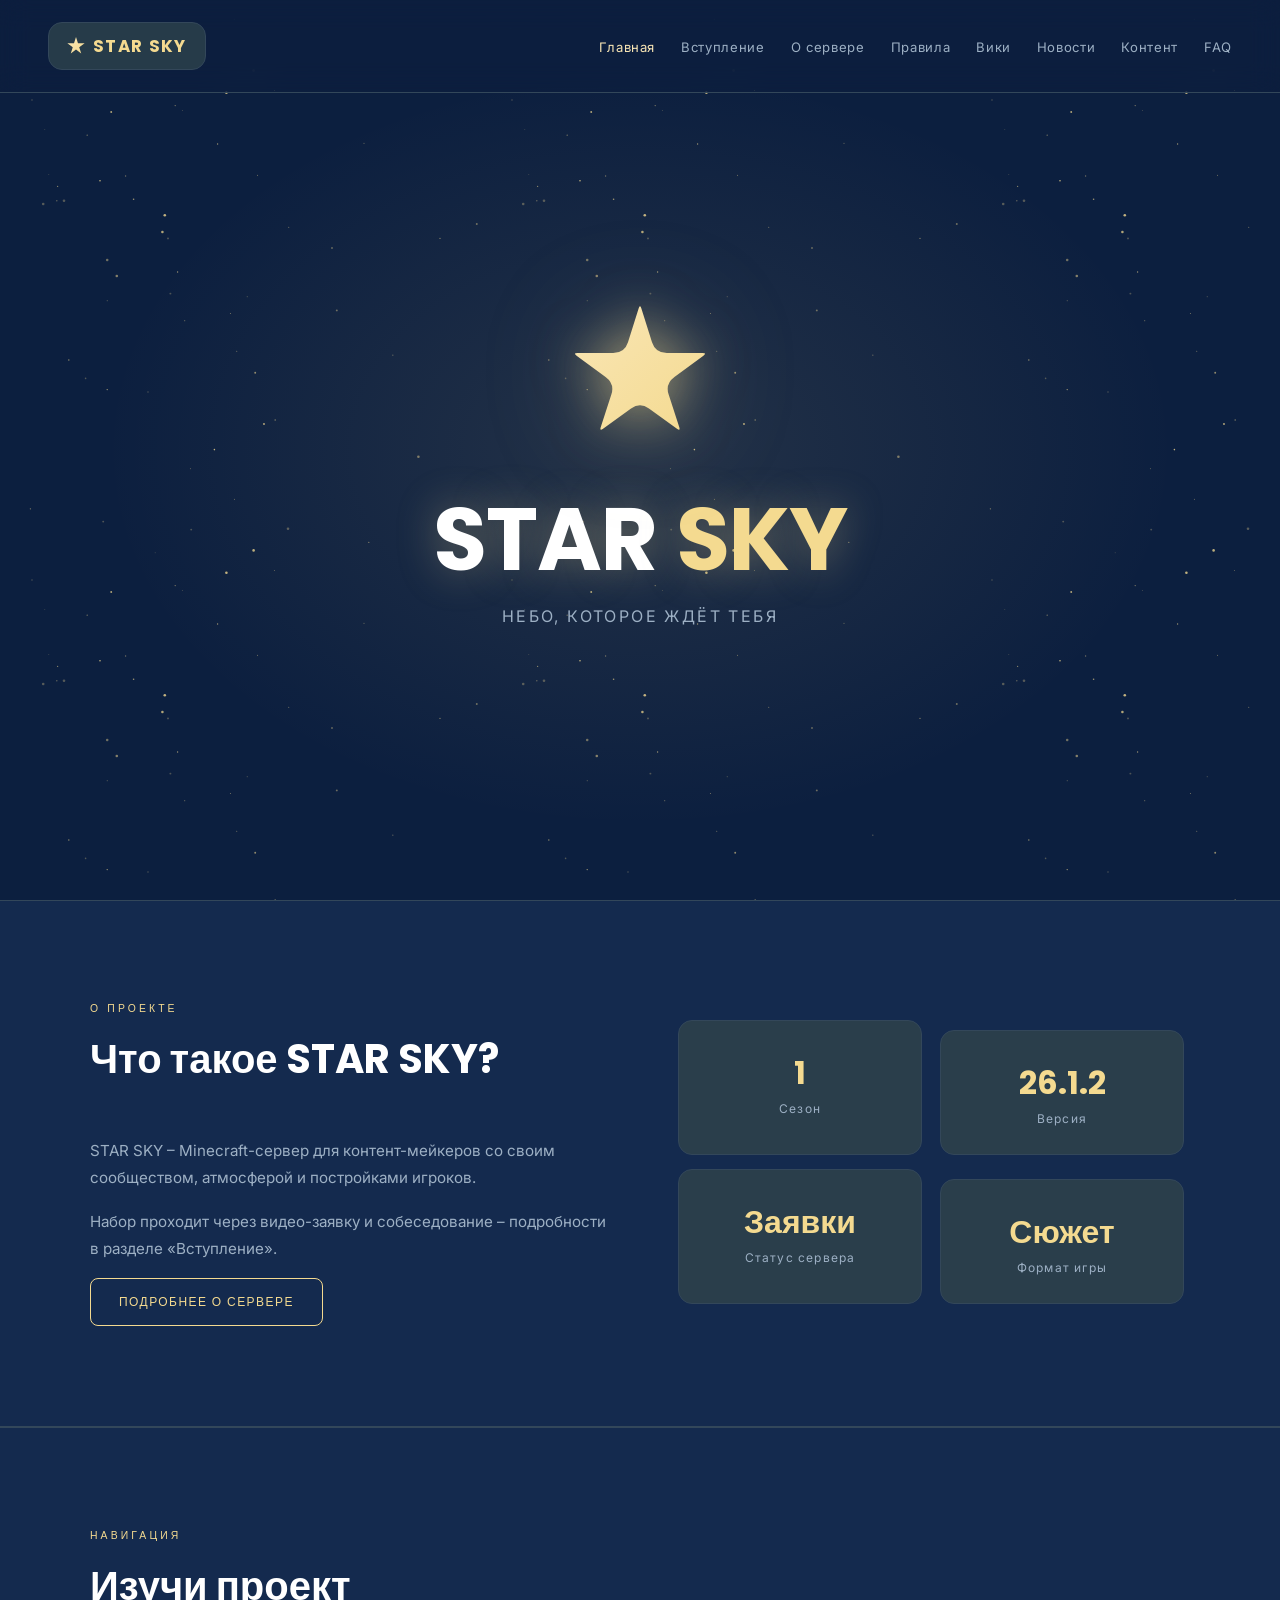
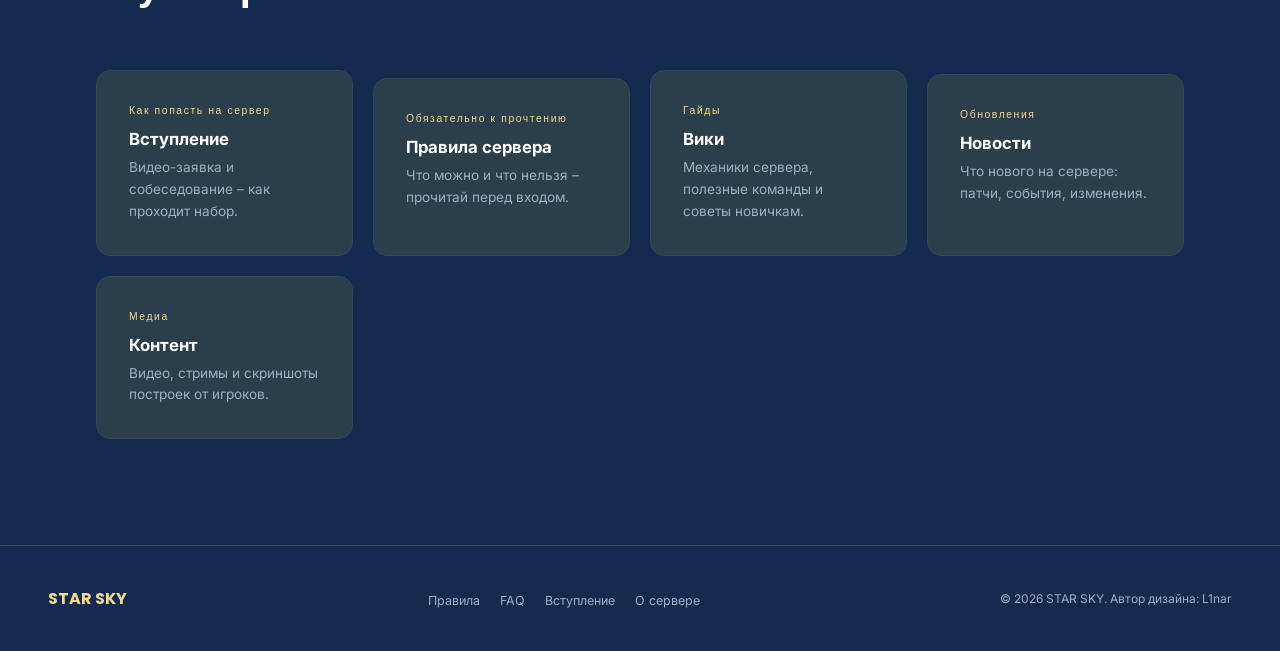
==== index.html @ 9fc150af "Add files via upload" ====
<!DOCTYPE html>
<html lang="ru">
<head>
  <meta charset="UTF-8" />
  <meta name="viewport" content="width=device-width, initial-scale=1.0" />
  <title>STAR SKY – Minecraft-сервер</title>
  <meta name="description" content="STAR SKY – Minecraft-сервер." />

  <link rel="icon" href="assets/favicon.ico" sizes="any" />
  <link rel="icon" type="image/png" sizes="32x32" href="assets/favicon-32.png" />
  <link rel="icon" type="image/png" sizes="16x16" href="assets/favicon-16.png" />
  <link rel="apple-touch-icon" href="assets/apple-touch-icon.png" />

  <meta property="og:title" content="STAR SKY – Minecraft-сервер" />
  <meta property="og:description" content="Minecraft-сервер STAR SKY. Присоединяйся!" />
  <meta property="og:image" content="https://starsky-site.ru/assets/og-banner.jpg" />
  <meta property="og:type" content="website" />
  <meta property="og:url" content="https://starsky-site.ru/" />
  <meta name="twitter:card" content="summary_large_image" />

  <link href="https://fonts.googleapis.com/css2?family=Poppins:wght@400;500;600;700;800&family=Inter:wght@300;400;500&display=swap" rel="stylesheet" />
  <link rel="stylesheet" href="shared.css" />
  <script src="https://cdnjs.cloudflare.com/ajax/libs/gsap/3.12.5/gsap.min.js"></script>
  <style>
    /* ===== HERO (только для главной) ===== */
    #hero {
      position: relative;
      height: 100vh;
      min-height: 560px;
      display: flex;
      align-items: center;
      justify-content: center;
      overflow: hidden;
    }
    .hero-bg {
      position: absolute;
      inset: 0;
      background:
        radial-gradient(ellipse 60% 60% at 50% 50%, rgba(244,218,144,0.10) 0%, transparent 70%),
        var(--bg);
    }
    .hero-bg::before {
      content: '';
      position: absolute;
      inset: 0;
      background-image: url("data:image/svg+xml,%3Csvg%20xmlns%3D%22http%3A%2F%2Fwww.w3.org%2F2000%2Fsvg%22%20width%3D%22600%22%20height%3D%22600%22%3E%3Cg%20fill%3D%22%23F4DA90%22%3E%3Ccircle%20cx%3D%22194%22%20cy%3D%2291%22%20r%3D%220.6%22%20opacity%3D%220.29%22%2F%3E%3Ccircle%20cx%3D%22322%22%20cy%3D%22219%22%20r%3D%220.6%22%20opacity%3D%220.75%22%2F%3E%3Ccircle%20cx%3D%22129%22%20cy%3D%2252%22%20r%3D%221.2%22%20opacity%3D%220.29%22%2F%3E%3Ccircle%20cx%3D%2254%22%20cy%3D%22255%22%20r%3D%221.6%22%20opacity%3D%220.32%22%2F%3E%3Ccircle%20cx%3D%22134%22%20cy%3D%22376%22%20r%3D%220.6%22%20opacity%3D%220.57%22%2F%3E%3Ccircle%20cx%3D%22238%22%20cy%3D%22586%22%20r%3D%220.6%22%20opacity%3D%220.56%22%2F%3E%3Ccircle%20cx%3D%2280%22%20cy%3D%22251%22%20r%3D%221.6%22%20opacity%3D%220.31%22%2F%3E%3Ccircle%20cx%3D%22185%22%20cy%3D%22490%22%20r%3D%220.8%22%20opacity%3D%220.31%22%2F%3E%3Ccircle%20cx%3D%22343%22%20cy%3D%22113%22%20r%3D%220.6%22%20opacity%3D%220.55%22%2F%3E%3Ccircle%20cx%3D%2238%22%20cy%3D%2236%22%20r%3D%220.8%22%20opacity%3D%220.52%22%2F%3E%3Ccircle%20cx%3D%22319%22%20cy%3D%22466%22%20r%3D%221.2%22%20opacity%3D%220.57%22%2F%3E%3Ccircle%20cx%3D%22272%22%20cy%3D%22180%22%20r%3D%220.8%22%20opacity%3D%220.63%22%2F%3E%3Ccircle%20cx%3D%22146%22%20cy%3D%22345%22%20r%3D%221.6%22%20opacity%3D%220.52%22%2F%3E%3Ccircle%20cx%3D%22206%22%20cy%3D%22269%22%20r%3D%221.6%22%20opacity%3D%220.79%22%2F%3E%3Ccircle%20cx%3D%2271%22%20cy%3D%22251%22%20r%3D%221%22%20opacity%3D%220.33%22%2F%3E%3Ccircle%20cx%3D%22293%22%20cy%3D%2224%22%20r%3D%220.6%22%20opacity%3D%220.67%22%2F%3E%3Ccircle%20cx%3D%22344%22%20cy%3D%22525%22%20r%3D%221%22%20opacity%3D%220.44%22%2F%3E%3Ccircle%20cx%3D%22210%22%20cy%3D%22298%22%20r%3D%221.2%22%20opacity%3D%220.29%22%2F%3E%3Ccircle%20cx%3D%2256%22%20cy%3D%22162%22%20r%3D%220.6%22%20opacity%3D%220.28%22%2F%3E%3Ccircle%20cx%3D%22421%22%20cy%3D%22388%22%20r%3D%221.2%22%20opacity%3D%220.41%22%2F%3E%3Ccircle%20cx%3D%22231%22%20cy%3D%22401%22%20r%3D%220.6%22%20opacity%3D%220.77%22%2F%3E%3Ccircle%20cx%3D%22213%22%20cy%3D%22367%22%20r%3D%221.2%22%20opacity%3D%220.28%22%2F%3E%3Ccircle%20cx%3D%22461%22%20cy%3D%2278%22%20r%3D%220.8%22%20opacity%3D%220.47%22%2F%3E%3Ccircle%20cx%3D%22550%22%20cy%3D%22298%22%20r%3D%220.8%22%20opacity%3D%220.5%22%2F%3E%3Ccircle%20cx%3D%22330%22%20cy%3D%22530%22%20r%3D%221.2%22%20opacity%3D%220.73%22%2F%3E%3Ccircle%20cx%3D%22167%22%20cy%3D%22249%22%20r%3D%221%22%20opacity%3D%220.63%22%2F%3E%3Ccircle%20cx%3D%22228%22%20cy%3D%22138%22%20r%3D%220.6%22%20opacity%3D%220.35%22%2F%3E%3Ccircle%20cx%3D%22139%22%20cy%3D%22140%22%20r%3D%221.2%22%20opacity%3D%220.71%22%2F%3E%3Ccircle%20cx%3D%22109%22%20cy%3D%22169%22%20r%3D%220.8%22%20opacity%3D%220.48%22%2F%3E%3Ccircle%20cx%3D%22222%22%20cy%3D%22340%22%20r%3D%220.8%22%20opacity%3D%220.63%22%2F%3E%3Ccircle%20cx%3D%22309%22%20cy%3D%22371%22%20r%3D%220.6%22%20opacity%3D%220.5%22%2F%3E%3Ccircle%20cx%3D%22523%22%20cy%3D%22571%22%20r%3D%221.6%22%20opacity%3D%220.47%22%2F%3E%3Ccircle%20cx%3D%22239%22%20cy%3D%2262%22%20r%3D%221.2%22%20opacity%3D%220.28%22%2F%3E%3Ccircle%20cx%3D%2240%22%20cy%3D%22125%22%20r%3D%220.8%22%20opacity%3D%220.31%22%2F%3E%3Ccircle%20cx%3D%22360%22%20cy%3D%2261%22%20r%3D%221.6%22%20opacity%3D%220.33%22%2F%3E%3Ccircle%20cx%3D%2261%22%20cy%3D%22218%22%20r%3D%220.6%22%20opacity%3D%220.29%22%2F%3E%3Ccircle%20cx%3D%22125%22%20cy%3D%22226%22%20r%3D%221%22%20opacity%3D%220.78%22%2F%3E%3Ccircle%20cx%3D%22361%22%20cy%3D%22284%22%20r%3D%220.6%22%20opacity%3D%220.72%22%2F%3E%3Ccircle%20cx%3D%22596%22%20cy%3D%22280%22%20r%3D%221.2%22%20opacity%3D%220.42%22%2F%3E%3Ccircle%20cx%3D%2286%22%20cy%3D%22450%22%20r%3D%221%22%20opacity%3D%220.51%22%2F%3E%3Ccircle%20cx%3D%22415%22%20cy%3D%22310%22%20r%3D%220.8%22%20opacity%3D%220.77%22%2F%3E%3Ccircle%20cx%3D%22317%22%20cy%3D%2288%22%20r%3D%221.6%22%20opacity%3D%220.75%22%2F%3E%3Ccircle%20cx%3D%22455%22%20cy%3D%22179%22%20r%3D%220.6%22%20opacity%3D%220.63%22%2F%3E%3Ccircle%20cx%3D%22157%22%20cy%3D%22220%22%20r%3D%220.8%22%20opacity%3D%220.45%22%2F%3E%3Ccircle%20cx%3D%22134%22%20cy%3D%22325%22%20r%3D%221.6%22%20opacity%3D%220.43%22%2F%3E%3Ccircle%20cx%3D%22134%22%20cy%3D%22487%22%20r%3D%220.8%22%20opacity%3D%220.69%22%2F%3E%3Ccircle%20cx%3D%22491%22%20cy%3D%22444%22%20r%3D%220.8%22%20opacity%3D%220.36%22%2F%3E%3Ccircle%20cx%3D%22296%22%20cy%3D%22439%22%20r%3D%220.6%22%20opacity%3D%220.68%22%2F%3E%3Ccircle%20cx%3D%22283%22%20cy%3D%22116%22%20r%3D%221.6%22%20opacity%3D%220.78%22%2F%3E%3Ccircle%20cx%3D%22268%22%20cy%3D%22562%22%20r%3D%221%22%20opacity%3D%220.78%22%2F%3E%3Ccircle%20cx%3D%22219%22%20cy%3D%22132%22%20r%3D%220.8%22%20opacity%3D%220.51%22%2F%3E%3Ccircle%20cx%3D%22203%22%20cy%3D%22290%22%20r%3D%221.6%22%20opacity%3D%220.71%22%2F%3E%3Ccircle%20cx%3D%22288%22%20cy%3D%22392%22%20r%3D%220.6%22%20opacity%3D%220.71%22%2F%3E%3Ccircle%20cx%3D%2272%22%20cy%3D%22233%22%20r%3D%220.8%22%20opacity%3D%220.51%22%2F%3E%3Ccircle%20cx%3D%22107%22%20cy%3D%22473%22%20r%3D%221%22%20opacity%3D%220.3%22%2F%3E%3C%2Fg%3E%3C%2Fsvg%3E");
      background-size: 480px 480px;
      background-repeat: repeat;
    }
    .hero-content {
      position: relative;
      text-align: center;
      display: flex;
      flex-direction: column;
      align-items: center;
      gap: 22px;
      padding: 20px;
    }
    .star-wrapper {
      position: relative;
      width: 200px;
      height: 200px;
      display: flex;
      align-items: center;
      justify-content: center;
    }
    #particleCanvas {
      position: absolute;
      top: 50%; left: 50%;
      transform: translate(-50%, -50%);
      pointer-events: none;
      z-index: 2;
    }
    .hero-icon {
      position: relative;
      z-index: 1;
      width: 140px;
      height: 140px;
      cursor: pointer;
      user-select: none;
      -webkit-user-select: none;
      will-change: transform, filter;
      transform-style: flat;
      filter: drop-shadow(0 0 25px rgba(244,218,144,0.55)) drop-shadow(0 0 50px rgba(244,218,144,0.25));
    }
    .hero-icon svg { display: block; width: 100%; height: 100%; }
    .hero-title {
      font-family: 'Poppins', sans-serif;
      font-weight: 700;
      font-size: clamp(2.5rem, 8vw, 5.5rem);
      letter-spacing: -0.01em;
      line-height: 1;
      color: #fff;
      text-shadow: 0 0 40px rgba(244,218,144,0.35);
    }
    .hero-title span { color: var(--red); }
    .hero-sub {
      font-size: 1rem;
      color: var(--muted);
      letter-spacing: 0.15em;
      text-transform: uppercase;
    }
    .hero-badge {
      display: inline-block;
      padding: 8px 20px;
      border: 1px solid var(--red);
      color: var(--red);
      font-family: 'Poppins', sans-serif;
      font-size: 0.7rem;
      letter-spacing: 0.2em;
      text-transform: uppercase;
    }
    .hero-ip { margin-top: 10px; }

    #about { background: var(--surface); border-top: 1px solid var(--border); border-bottom: 1px solid var(--border); }
    .about-grid {
      display: grid;
      grid-template-columns: 1fr 1fr;
      gap: 64px;
      align-items: center;
    }
    .about-text p {
      color: var(--muted);
      line-height: 1.8;
      font-size: 0.95rem;
      margin-bottom: 16px;
    }

    #explore { background: var(--surface); border-top: 1px solid var(--border); }
    .explore-grid {
      display: grid;
      grid-template-columns: repeat(auto-fit, minmax(240px, 1fr));
      gap: 20px;
      padding: 6px;
    }
    .explore-card {
      background: var(--card);
      padding: 32px;
      text-decoration: none;
      display: block;
      border: 1px solid var(--border);
      border-radius: var(--radius);
      transition: transform 0.25s ease, box-shadow 0.25s ease, border-color 0.25s ease, background 0.25s ease;
    }
    .explore-card:hover {
      background: #32485a;
      border-color: var(--accent2);
      transform: translateY(-4px) rotate(var(--tilt, 0deg));
      box-shadow: 0 14px 32px rgba(0,0,0,0.28);
    }
    .explore-grid .explore-card:nth-child(4n+1) { --tilt: -0.5deg; }
    .explore-grid .explore-card:nth-child(4n+2) { --tilt: 0.5deg; margin-top: 8px; }
    .explore-grid .explore-card:nth-child(4n+3) { --tilt: 0.4deg; }
    .explore-grid .explore-card:nth-child(4n+4) { --tilt: -0.4deg; margin-top: 4px; }
    .explore-card .eyebrow {
      font-family: 'Poppins', sans-serif;
      font-size: 0.65rem;
      color: var(--red);
      letter-spacing: 0.15em;
      margin-bottom: 10px;
    }
    .explore-card h3 { color: #fff; font-size: 1.05rem; margin-bottom: 8px; }
    .explore-card p { color: var(--muted); font-size: 0.85rem; line-height: 1.6; }

    @media (max-width: 768px) {
      .star-wrapper { width: 140px; height: 140px; }
      .hero-icon { width: 100px; height: 100px; }
      .about-grid { grid-template-columns: 1fr; gap: 40px; }
    }
  </style>
</head>
<body>

  <nav class="site-nav">
    <a href="index.html" class="nav-logo"><span class="nav-logo-star"></span>STAR SKY</a>
    <ul class="nav-links">
      <li><a href="index.html" class="active">Главная</a></li>
      <li><a href="join/">Вступление</a></li>
      <li><a href="about/">О сервере</a></li>
      <li><a href="rules/">Правила</a></li>
      <li><a href="wiki/">Вики</a></li>
      <li><a href="news/">Новости</a></li>
      <li><a href="content/">Контент</a></li>
      <li><a href="faq/">FAQ</a></li>
    </ul>
    <button class="nav-burger" id="burger" aria-label="Меню">
      <span></span><span></span><span></span>
    </button>
  </nav>

  <div class="nav-mobile" id="mobileMenu">
    <a href="index.html" class="active">Главная</a>
    <a href="join/">Вступление</a>
    <a href="about/">О сервере</a>
    <a href="rules/">Правила</a>
    <a href="wiki/">Вики</a>
    <a href="news/">Новости</a>
    <a href="content/">Контент</a>
    <a href="faq/">FAQ</a>
  </div>

  <section id="hero">
    <div class="hero-bg"></div>
    <div class="hero-content">
      <div class="star-wrapper">
        <canvas id="particleCanvas" width="260" height="260"></canvas>
        <div class="hero-icon" id="heroIcon">
          <svg viewBox="0 0 100 100" xmlns="http://www.w3.org/2000/svg">
            <defs>
              <linearGradient id="starGrad" x1="0%" y1="0%" x2="100%" y2="100%">
                <stop offset="0%" stop-color="#f9e6b5" />
                <stop offset="100%" stop-color="#F4DA90" />
              </linearGradient>
            </defs>
            <path fill="url(#starGrad)" d="M 49.01,3.15 Q 50.00,0.00 50.99,3.15 L 58.58,27.30 Q 61.00,35.00 69.14,35.00 L 94.67,35.00 Q 98.00,35.00 95.30,36.98 L 74.60,52.16 Q 68.00,57.00 70.42,64.48 L 78.01,87.94 Q 79.00,91.00 76.39,89.11 L 56.38,74.62 Q 50.00,70.00 43.62,74.62 L 23.61,89.11 Q 21.00,91.00 21.99,87.94 L 29.58,64.48 Q 32.00,57.00 25.40,52.16 L 4.70,36.98 Q 2.00,35.00 5.33,35.00 L 30.86,35.00 Q 39.00,35.00 41.42,27.30 Z" />
          </svg>
        </div>
      </div>
      <div class="hero-title">STAR <span>SKY</span></div>
      <div class="hero-sub">Небо, которое ждёт тебя</div>
    </div>
  </section>

  <section id="about">
    <div class="container">
      <div class="about-grid">
        <div class="about-text fade-in">
          <div class="section-label">О проекте</div>
          <div class="section-title">Что такое STAR SKY?</div>
          <p>STAR SKY – Minecraft-сервер для контент-мейкеров со своим сообществом, атмосферой и постройками игроков.</p>
          <p>Набор проходит через видео-заявку и собеседование – подробности в разделе «Вступление».</p>
          <a href="about/" class="btn">Подробнее о сервере</a>
        </div>
        <div class="stat-grid fade-in">
          <div class="stat">
            <div class="stat-num">1</div>
            <div class="stat-label">Сезон</div>
          </div>
          <div class="stat">
            <div class="stat-num">26.1.2</div>
            <div class="stat-label">Версия</div>
          </div>
          <div class="stat">
            <div class="stat-num">Заявки</div>
            <div class="stat-label">Статус сервера</div>
          </div>
          <div class="stat">
            <div class="stat-num">Сюжет</div>
            <div class="stat-label">Формат игры</div>
          </div>
        </div>
      </div>
    </div>
  </section>

  <section id="explore">
    <div class="container">
      <div class="section-label fade-in">Навигация</div>
      <div class="section-title fade-in">Изучи проект</div>
      <div class="explore-grid fade-in">
        <a href="join/" class="explore-card">
          <div class="eyebrow">Как попасть на сервер</div>
          <h3>Вступление</h3>
          <p>Видео-заявка и собеседование – как проходит набор.</p>
        </a>
        <a href="rules/" class="explore-card">
          <div class="eyebrow">Обязательно к прочтению</div>
          <h3>Правила сервера</h3>
          <p>Что можно и что нельзя – прочитай перед входом.</p>
        </a>
        <a href="wiki/" class="explore-card">
          <div class="eyebrow">Гайды</div>
          <h3>Вики</h3>
          <p>Механики сервера, полезные команды и советы новичкам.</p>
        </a>
        <a href="news/" class="explore-card">
          <div class="eyebrow">Обновления</div>
          <h3>Новости</h3>
          <p>Что нового на сервере: патчи, события, изменения.</p>
        </a>
        <a href="content/" class="explore-card">
          <div class="eyebrow">Медиа</div>
          <h3>Контент</h3>
          <p>Видео, стримы и скриншоты построек от игроков.</p>
        </a>
      </div>
    </div>
  </section>

  <footer class="site-footer">
    <div class="footer-logo">STAR SKY</div>
    <ul class="footer-links">
      <li><a href="rules/">Правила</a></li>
      <li><a href="faq/">FAQ</a></li>
      <li><a href="join/">Вступление</a></li>
      <li><a href="about/">О сервере</a></li>
    </ul>
    <div class="footer-copy">© 2026 STAR SKY. Автор дизайна: L1nar</div>
  </footer>

  <script src="shared.js"></script>
  <script>
    /* ===== Интерактив звезды (только на главной) ===== */
    const icon = document.getElementById('heroIcon');
    const canvas = document.getElementById('particleCanvas');
    const ctx = canvas.getContext('2d');
    let particles = [];
    const isDesktop = window.innerWidth > 768;
    const prefersReducedMotion = window.matchMedia('(prefers-reduced-motion: reduce)').matches;

    if (!prefersReducedMotion) {
      gsap.to(icon, {
        scale: 1.06,
        duration: 1.5,
        yoyo: true,
        repeat: -1,
        ease: "power1.inOut",
      });
    }

    class PixelParticle {
      constructor(x, y) {
        this.x = x; this.y = y;
        this.size = Math.random() * 3 + 2;
        const angle = Math.random() * Math.PI * 2;
        const speed = Math.random() * 5 + 2;
        this.vx = Math.cos(angle) * speed;
        this.vy = Math.sin(angle) * speed;
        const colors = ['#f9e6b5', '#F4DA90', '#D9B07B', '#fff3d6'];
        this.color = colors[Math.floor(Math.random() * colors.length)];
        this.alpha = 1;
        this.decay = Math.random() * 0.02 + 0.015;
      }
      update() {
        this.x += this.vx; this.y += this.vy;
        this.vx *= 0.97; this.vy *= 0.97;
        this.vy += 0.03;
        this.alpha -= this.decay;
      }
      draw() {
        ctx.save();
        ctx.globalAlpha = this.alpha;
        ctx.fillStyle = this.color;
        ctx.shadowBlur = 12; ctx.shadowColor = this.color;
        ctx.fillRect(this.x - this.size/2, this.y - this.size/2, this.size, this.size);
        ctx.restore();
      }
    }

    function animateParticles() {
      ctx.clearRect(0, 0, canvas.width, canvas.height);
      for (let i = particles.length - 1; i >= 0; i--) {
        particles[i].update();
        if (particles[i].alpha <= 0) { particles.splice(i, 1); }
        else { particles[i].draw(); }
      }
      requestAnimationFrame(animateParticles);
    }
    animateParticles();

    let curX = 0, curY = 0, tarX = 0, tarY = 0;
    const lerpSpeed = 0.1;

    if (isDesktop && !prefersReducedMotion) {
      document.addEventListener('mousemove', e => {
        const starRect = icon.getBoundingClientRect();
        const starCenterX = starRect.left + starRect.width / 2;
        const starCenterY = starRect.top + starRect.height / 2;
        const diffX = e.clientX - starCenterX;
        const diffY = e.clientY - starCenterY;
        tarX = Math.max(-25, Math.min(25, diffX * 0.08));
        tarY = Math.max(-25, Math.min(25, diffY * 0.08));
      });
      document.addEventListener('mouseleave', () => { tarX = 0; tarY = 0; });
    }

    function updateStarPos() {
      if (isDesktop && !prefersReducedMotion) {
        curX += (tarX - curX) * lerpSpeed;
        curY += (tarY - curY) * lerpSpeed;
        icon.style.transform = `translate(${curX}px, ${curY}px)`;
      }
      requestAnimationFrame(updateStarPos);
    }
    updateStarPos();

    icon.addEventListener('click', () => {
      for (let i = 0; i < 45; i++) {
        particles.push(new PixelParticle(canvas.width / 2, canvas.height / 2));
      }
      gsap.fromTo(icon,
        { scale: 1 },
        { scale: 0.85, duration: 0.1, ease: "back.in(2)", yoyo: true, repeat: 1, overwrite: "auto" }
      );
    });
  </script>
</body>
</html>
---- shared.css ----
/* ===================================================
   STARSKY – общие стили
   =================================================== */
*, *::before, *::after { box-sizing: border-box; margin: 0; padding: 0; }

:root {
  --red: #F4DA90;        /* главный акцент – золото */
  --red-hot: #f9e6b5;    /* hover/яркое состояние золота */
  --accent2: #4C9DB0;    /* вторичный акцент – голубой */
  --accent-warm: #D9B07B;/* вспомогательный бежевый – даты, второстепенное */
  --bg: #0C1F3F;         /* основной фон */
  --surface: #142a4e;    /* фон секций (между bg и card) */
  --card: #2A3E4B;       /* фон карточек/блоков */
  --text: #eef2f6;
  --muted: #9db0c4;
  --border: #33475a;
  --radius: 14px;
  --radius-sm: 8px;
}

html {
  scroll-behavior: smooth;
  overflow-x: hidden;
  max-width: 100%;
}

body {
  background: var(--bg);
  color: var(--text);
  font-family: 'Inter', sans-serif;
  overflow-x: hidden;
  max-width: 100%;
}

a { color: inherit; }

/* ===== NAV ===== */
nav.site-nav {
  position: fixed;
  top: 0; left: 0; right: 0;
  z-index: 100;
  display: flex;
  align-items: center;
  justify-content: space-between;
  padding: 22px 48px;
  background: rgba(12,31,63,0.25);
  backdrop-filter: blur(14px);
  border-bottom: 1px solid var(--border);
}
.nav-logo {
  display: inline-flex;
  align-items: center;
  gap: 8px;
  font-family: 'Poppins', sans-serif;
  font-weight: 700;
  font-size: 1.05rem;
  color: var(--red);
  letter-spacing: 0.08em;
  text-decoration: none;
  background: rgba(42,62,75,0.92);
  border: 1px solid var(--border);
  border-radius: var(--radius);
  padding: 10px 18px;
}
.nav-logo .nav-logo-star {
  width: 18px;
  height: 18px;
  background: linear-gradient(135deg, var(--red-hot) 0%, var(--red) 100%);
  clip-path: polygon(50% 0%, 61% 35%, 98% 35%, 68% 57%, 79% 91%, 50% 70%, 21% 91%, 32% 57%, 2% 35%, 39% 35%);
  flex-shrink: 0;
}
.nav-links { display: flex; gap: 26px; list-style: none; }
.nav-links a {
  color: var(--muted);
  text-decoration: none;
  font-size: 0.82rem;
  letter-spacing: 0.05em;
  transition: color 0.2s;
  white-space: nowrap;
}
.nav-links a:hover, .nav-links a.active { color: var(--text); }
.nav-links a.active { color: var(--red-hot); }

.nav-burger {
  display: none;
  flex-direction: column;
  gap: 5px;
  cursor: pointer;
  padding: 4px;
  background: none;
  border: none;
}
.nav-burger span {
  display: block;
  width: 24px;
  height: 2px;
  background: var(--text);
  transition: all 0.3s;
}
.nav-burger.open span:nth-child(1) { transform: translateY(7px) rotate(45deg); }
.nav-burger.open span:nth-child(2) { opacity: 0; }
.nav-burger.open span:nth-child(3) { transform: translateY(-7px) rotate(-45deg); }

.nav-mobile {
  display: none;
  position: fixed;
  top: 65px; left: 0; right: 0;
  max-height: calc(100vh - 65px);
  overflow-y: auto;
  background: rgba(12,31,63,0.97);
  backdrop-filter: blur(12px);
  border-bottom: 1px solid var(--border);
  padding: 24px;
  flex-direction: column;
  gap: 0;
  z-index: 99;
}
.nav-mobile.open { display: flex; }
.nav-mobile a {
  color: var(--text);
  text-decoration: none;
  font-family: 'Poppins', sans-serif;
  font-size: 0.9rem;
  letter-spacing: 0.1em;
  padding: 16px 0;
  border-bottom: 1px solid var(--border);
}
.nav-mobile a:last-child { border-bottom: none; }
.nav-mobile a.active { color: var(--red-hot); }

/* ===== PAGE HERO (для подстраниц) ===== */
.page-hero {
  padding: 160px 48px 64px;
  border-bottom: 1px solid var(--border);
  background:
    radial-gradient(ellipse 80% 50% at 50% 0%, rgba(244,218,144,0.08) 0%, transparent 70%),
    var(--bg);
}
.page-hero .section-label { margin-bottom: 12px; }
.page-hero h1 {
  font-family: 'Poppins', sans-serif;
  font-weight: 700;
  font-size: clamp(2rem, 6vw, 3.2rem);
  color: #fff;
  letter-spacing: -0.01em;
}
.page-hero p.lead {
  margin-top: 16px;
  max-width: 640px;
  color: var(--muted);
  font-size: 1rem;
  line-height: 1.7;
}

/* ===== SECTIONS ===== */
section { padding: 100px 48px; }
.section-label {
  font-family: 'Poppins', sans-serif;
  font-size: 0.65rem;
  letter-spacing: 0.3em;
  color: var(--red);
  text-transform: uppercase;
  margin-bottom: 12px;
}
.section-title {
  font-family: 'Poppins', sans-serif;
  font-weight: 700;
  font-size: clamp(1.5rem, 4vw, 2.5rem);
  color: #fff;
  margin-bottom: 48px;
}
.container { max-width: 1100px; margin: 0 auto; }
.container.narrow { max-width: 760px; }

/* ===== IP BAR ===== */
.ip-bar {
  display: inline-flex;
  align-items: center;
  gap: 0;
  border: 1px solid var(--border);
  background: var(--card);
  overflow: hidden;
  border-radius: var(--radius);
}
.ip-bar .ip-text {
  font-family: 'Poppins', sans-serif;
  font-size: 0.95rem;
  letter-spacing: 0.05em;
  color: #fff;
  padding: 14px 22px;
  user-select: all;
}
.ip-bar button.copy-btn {
  font-family: 'Poppins', sans-serif;
  font-size: 0.75rem;
  letter-spacing: 0.1em;
  text-transform: uppercase;
  background: var(--red);
  color: var(--bg);
  border: none;
  padding: 14px 20px;
  cursor: pointer;
  transition: background 0.2s;
  white-space: nowrap;
}
.ip-bar button.copy-btn:hover { background: var(--red-hot); }
.ip-bar button.copy-btn.copied { background: var(--accent2); color: #fff; }

/* ===== CARDS / GRIDS (reusable) ===== */
.card-grid {
  display: grid;
  grid-template-columns: repeat(auto-fit, minmax(260px, 1fr));
  gap: 22px;
  padding: 6px;
}
.info-card {
  background: var(--card);
  padding: 32px;
  border: 1px solid var(--border);
  border-radius: var(--radius);
  transition: transform 0.25s ease, box-shadow 0.25s ease, border-color 0.25s ease;
}
.info-card:hover {
  transform: translateY(-4px) rotate(var(--tilt, 0deg));
  box-shadow: 0 14px 32px rgba(0,0,0,0.28);
  border-color: var(--accent2);
}
.card-grid .info-card:nth-child(4n+1) { --tilt: -0.6deg; }
.card-grid .info-card:nth-child(4n+2) { --tilt: 0.5deg; margin-top: 10px; }
.card-grid .info-card:nth-child(4n+3) { --tilt: 0.4deg; }
.card-grid .info-card:nth-child(4n+4) { --tilt: -0.5deg; margin-top: 6px; }
.info-card h3 {
  font-family: 'Poppins', sans-serif;
  font-size: 1rem;
  color: #fff;
  margin-bottom: 10px;
  letter-spacing: 0.02em;
}
.info-card p {
  font-size: 0.87rem;
  color: var(--muted);
  line-height: 1.7;
}

.stat-grid {
  display: grid;
  grid-template-columns: minmax(0, 1fr) minmax(0, 1fr);
  gap: 18px;
  padding: 6px;
}
.stat {
  background: var(--card);
  padding: 28px;
  text-align: center;
  border: 1px solid var(--border);
  border-radius: var(--radius);
  min-width: 0;
  overflow: hidden;
  transition: transform 0.25s ease, box-shadow 0.25s ease;
}
.stat:hover {
  transform: translateY(-3px);
  box-shadow: 0 12px 28px rgba(0,0,0,0.25);
}
.stat-grid .stat:nth-child(odd) { margin-top: -4px; }
.stat-grid .stat:nth-child(even) { margin-top: 6px; }
.stat-num {
  font-family: 'Poppins', sans-serif;
  font-size: clamp(1.3rem, 5vw, 2rem);
  font-weight: 700;
  color: var(--red);
  word-break: break-word;
  overflow-wrap: break-word;
  hyphens: auto;
}
.stat-label {
  font-size: 0.75rem;
  color: var(--muted);
  letter-spacing: 0.1em;
  margin-top: 4px;
}

/* ===== BUTTONS ===== */
.btn {
  display: inline-block;
  font-family: 'Poppins', sans-serif;
  font-size: 0.75rem;
  letter-spacing: 0.12em;
  text-transform: uppercase;
  text-decoration: none;
  padding: 14px 28px;
  border: 1px solid var(--red);
  color: var(--red);
  border-radius: var(--radius-sm);
  transition: all 0.2s;
}
.btn:hover { background: var(--red); color: var(--bg); }
.btn.solid { background: var(--red); color: var(--bg); }
.btn.solid:hover { background: var(--red-hot); border-color: var(--red-hot); }

/* ===== ACCORDION (FAQ) ===== */
.accordion-item {
  border: 1px solid var(--border);
  background: var(--card);
  margin-bottom: 10px;
  border-radius: var(--radius);
  overflow: hidden;
  transition: border-color 0.25s ease;
}
.accordion-item:hover { border-color: var(--accent2); }
.accordion-q {
  width: 100%;
  text-align: left;
  background: none;
  border: none;
  color: #fff;
  font-family: 'Inter', sans-serif;
  font-weight: 500;
  font-size: 0.95rem;
  padding: 22px 24px;
  cursor: pointer;
  display: flex;
  justify-content: space-between;
  align-items: center;
  gap: 16px;
}
.accordion-q .plus {
  font-family: 'Poppins', sans-serif;
  color: var(--red);
  font-size: 1.1rem;
  transition: transform 0.25s;
  flex-shrink: 0;
}
.accordion-item.open .accordion-q .plus { transform: rotate(45deg); }
.accordion-a {
  max-height: 0;
  overflow: hidden;
  transition: max-height 0.3s ease, padding 0.3s ease;
  padding: 0 24px;
  color: var(--muted);
  font-size: 0.88rem;
  line-height: 1.7;
}
.accordion-item.open .accordion-a {
  max-height: 600px;
  padding: 0 24px 22px;
}

/* ===== RULE LIST (nummered, real sequence use only where relevant) ===== */
.rule-block { margin-bottom: 40px; }
.rule-block h3 {
  font-family: 'Poppins', sans-serif;
  font-size: 1.05rem;
  color: #fff;
  margin-bottom: 16px;
  padding-bottom: 12px;
  border-bottom: 1px solid var(--border);
}
.rule-block ul { list-style: none; }
.rule-block li {
  position: relative;
  padding: 10px 0 10px 24px;
  font-size: 0.88rem;
  color: var(--muted);
  line-height: 1.6;
  border-bottom: 1px solid var(--border);
}
.rule-block li:last-child { border-bottom: none; }
.rule-block li::before {
  content: '–';
  position: absolute;
  left: 0;
  color: var(--red);
}
.rule-block li strong { color: var(--text); font-weight: 500; }

/* ===== NEWS ===== */
.news-item {
  border: 1px solid var(--border);
  background: var(--card);
  padding: 28px 32px;
  margin-bottom: 12px;
  border-radius: var(--radius);
  transition: transform 0.25s ease, box-shadow 0.25s ease;
}
.news-item:hover {
  transform: translateY(-2px);
  box-shadow: 0 10px 24px rgba(0,0,0,0.22);
}
.news-date {
  font-family: 'Poppins', sans-serif;
  font-size: 0.7rem;
  color: var(--accent-warm);
  letter-spacing: 0.1em;
  margin-bottom: 10px;
}
.news-item h3 { color: #fff; font-size: 1.05rem; margin-bottom: 10px; }
.news-item p { color: var(--muted); font-size: 0.88rem; line-height: 1.7; }

/* ===== MEDIA GALLERY (content page) ===== */
.media-grid {
  display: grid;
  grid-template-columns: repeat(auto-fill, minmax(280px, 1fr));
  gap: 20px;
  padding: 6px;
}
.media-card {
  background: var(--card);
  border: 1px solid var(--border);
  overflow: hidden;
  border-radius: var(--radius);
  transition: transform 0.25s ease, box-shadow 0.25s ease, border-color 0.25s ease;
}
.media-card:hover {
  border-color: var(--accent2);
  transform: translateY(-4px) rotate(var(--tilt, 0deg));
  box-shadow: 0 14px 32px rgba(0,0,0,0.28);
}
.media-grid .media-card:nth-child(3n+1) { --tilt: -0.5deg; }
.media-grid .media-card:nth-child(3n+2) { --tilt: 0.5deg; margin-top: 8px; }
.media-grid .media-card:nth-child(3n+3) { --tilt: 0.4deg; }
.media-card .thumb {
  aspect-ratio: 16/9;
  background: #000;
  position: relative;
  overflow: hidden;
}
.media-card .thumb img { width: 100%; height: 100%; object-fit: cover; display: block; }
.media-card .thumb iframe { width: 100%; height: 100%; border: none; }
.media-card .meta { padding: 16px 18px; }
.media-card .meta h4 { color: #fff; font-size: 0.85rem; margin-bottom: 4px; }
.media-card .meta span { color: var(--muted); font-size: 0.72rem; letter-spacing: 0.05em; }

.media-filter {
  display: flex;
  gap: 10px;
  margin-bottom: 32px;
  flex-wrap: wrap;
}
.media-filter button {
  background: var(--card);
  border: 1px solid var(--border);
  color: var(--muted);
  font-family: 'Poppins', sans-serif;
  font-size: 0.7rem;
  letter-spacing: 0.08em;
  text-transform: uppercase;
  padding: 10px 18px;
  cursor: pointer;
  transition: all 0.2s;
}
.media-filter button:hover { color: var(--text); border-color: var(--red); }
.media-filter button.active { background: var(--red); color: var(--bg); border-color: var(--red); }

/* ===== NEWS TABS ===== */
.news-tabs {
  display: flex;
  gap: 1px;
  background: var(--border);
  border: 1px solid var(--border);
  margin-bottom: 40px;
}
.news-tab {
  flex: 1;
  background: var(--card);
  color: var(--muted);
  border: none;
  font-family: 'Poppins', sans-serif;
  font-size: 0.75rem;
  letter-spacing: 0.1em;
  text-transform: uppercase;
  padding: 16px;
  cursor: pointer;
  transition: all 0.2s;
}
.news-tab:hover { color: var(--text); }
.news-tab.active { background: var(--red); color: var(--bg); }

.news-panel { display: none; }
.news-panel.active { display: block; }

/* ===== DEVLOG TIMELINE ===== */
.timeline { position: relative; padding-left: 24px; }
.timeline::before {
  content: '';
  position: absolute;
  left: 4px; top: 6px; bottom: 6px;
  width: 1px;
  background: var(--border);
}
.timeline-item {
  position: relative;
  padding: 0 0 40px 24px;
}
.timeline-item::before {
  content: '';
  position: absolute;
  left: -24px; top: 4px;
  width: 9px; height: 9px;
  border-radius: 50%;
  background: var(--red);
  box-shadow: 0 0 0 3px var(--bg), 0 0 8px rgba(244,218,144,0.6);
}
.timeline-head {
  display: flex;
  flex-wrap: wrap;
  align-items: baseline;
  gap: 14px;
  margin-bottom: 16px;
}
.timeline-num {
  font-family: 'Poppins', sans-serif;
  font-weight: 700;
  font-size: 1.05rem;
  color: #fff;
}
.timeline-date {
  font-size: 0.78rem;
  color: var(--muted);
  letter-spacing: 0.05em;
}
.timeline-duration {
  font-size: 0.7rem;
  color: var(--red);
  border: 1px solid var(--red);
  padding: 2px 10px;
  letter-spacing: 0.05em;
  text-transform: uppercase;
}
.timeline-group { margin-bottom: 14px; }
.timeline-group:last-child { margin-bottom: 0; }
.timeline-group-label {
  font-family: 'Poppins', sans-serif;
  font-size: 0.68rem;
  letter-spacing: 0.12em;
  text-transform: uppercase;
  margin-bottom: 8px;
}
.timeline-group.added .timeline-group-label { color: #3fae4e; }
.timeline-group.removed .timeline-group-label { color: var(--red-hot); }
.timeline-group.fixed .timeline-group-label { color: #4a9fd8; }
.timeline-group ul { list-style: none; }
.timeline-group li {
  font-size: 0.85rem;
  color: var(--muted);
  line-height: 1.6;
  padding: 4px 0 4px 16px;
  position: relative;
}
.timeline-group li::before {
  content: '–';
  position: absolute;
  left: 0;
  color: currentColor;
  opacity: 0.5;
}

/* ===== FOOTER ===== */
footer.site-footer {
  background: var(--surface);
  border-top: 1px solid var(--border);
  padding: 40px 48px;
  display: flex;
  align-items: center;
  justify-content: space-between;
  flex-wrap: wrap;
  gap: 16px;
}
.footer-logo {
  font-family: 'Poppins', sans-serif;
  font-weight: 700;
  font-size: 1rem;
  color: var(--red);
}
.footer-copy { font-size: 0.75rem; color: var(--muted); }
.footer-links { display: flex; gap: 20px; list-style: none; }
.footer-links a { color: var(--muted); text-decoration: none; font-size: 0.78rem; }
.footer-links a:hover { color: var(--text); }

/* ===== FADE-IN utility ===== */
.fade-in {
  opacity: 0;
  transform: translateY(24px);
  transition: opacity 0.6s ease, transform 0.6s ease;
}
.fade-in.visible { opacity: 1; transform: translateY(0); }

/* ===== RESPONSIVE ===== */
@media (max-width: 768px) {
  nav.site-nav { padding: 16px 20px; }
  .nav-links { display: none; }
  .nav-burger { display: flex; }
  section { padding: 72px 20px; }
  .page-hero { padding: 140px 20px 48px; }
  footer.site-footer { flex-direction: column; gap: 12px; text-align: center; padding: 32px 20px; }
  .ip-bar { flex-direction: column; width: 100%; }
  .ip-bar .ip-text { text-align: center; width: 100%; }
  .ip-bar button.copy-btn { width: 100%; }
}

/* Focus visibility for accessibility */
a:focus-visible, button:focus-visible {
  outline: 2px solid var(--red-hot);
  outline-offset: 2px;
}

@media (prefers-reduced-motion: reduce) {
  * { animation-duration: 0.01ms !important; transition-duration: 0.01ms !important; }
}
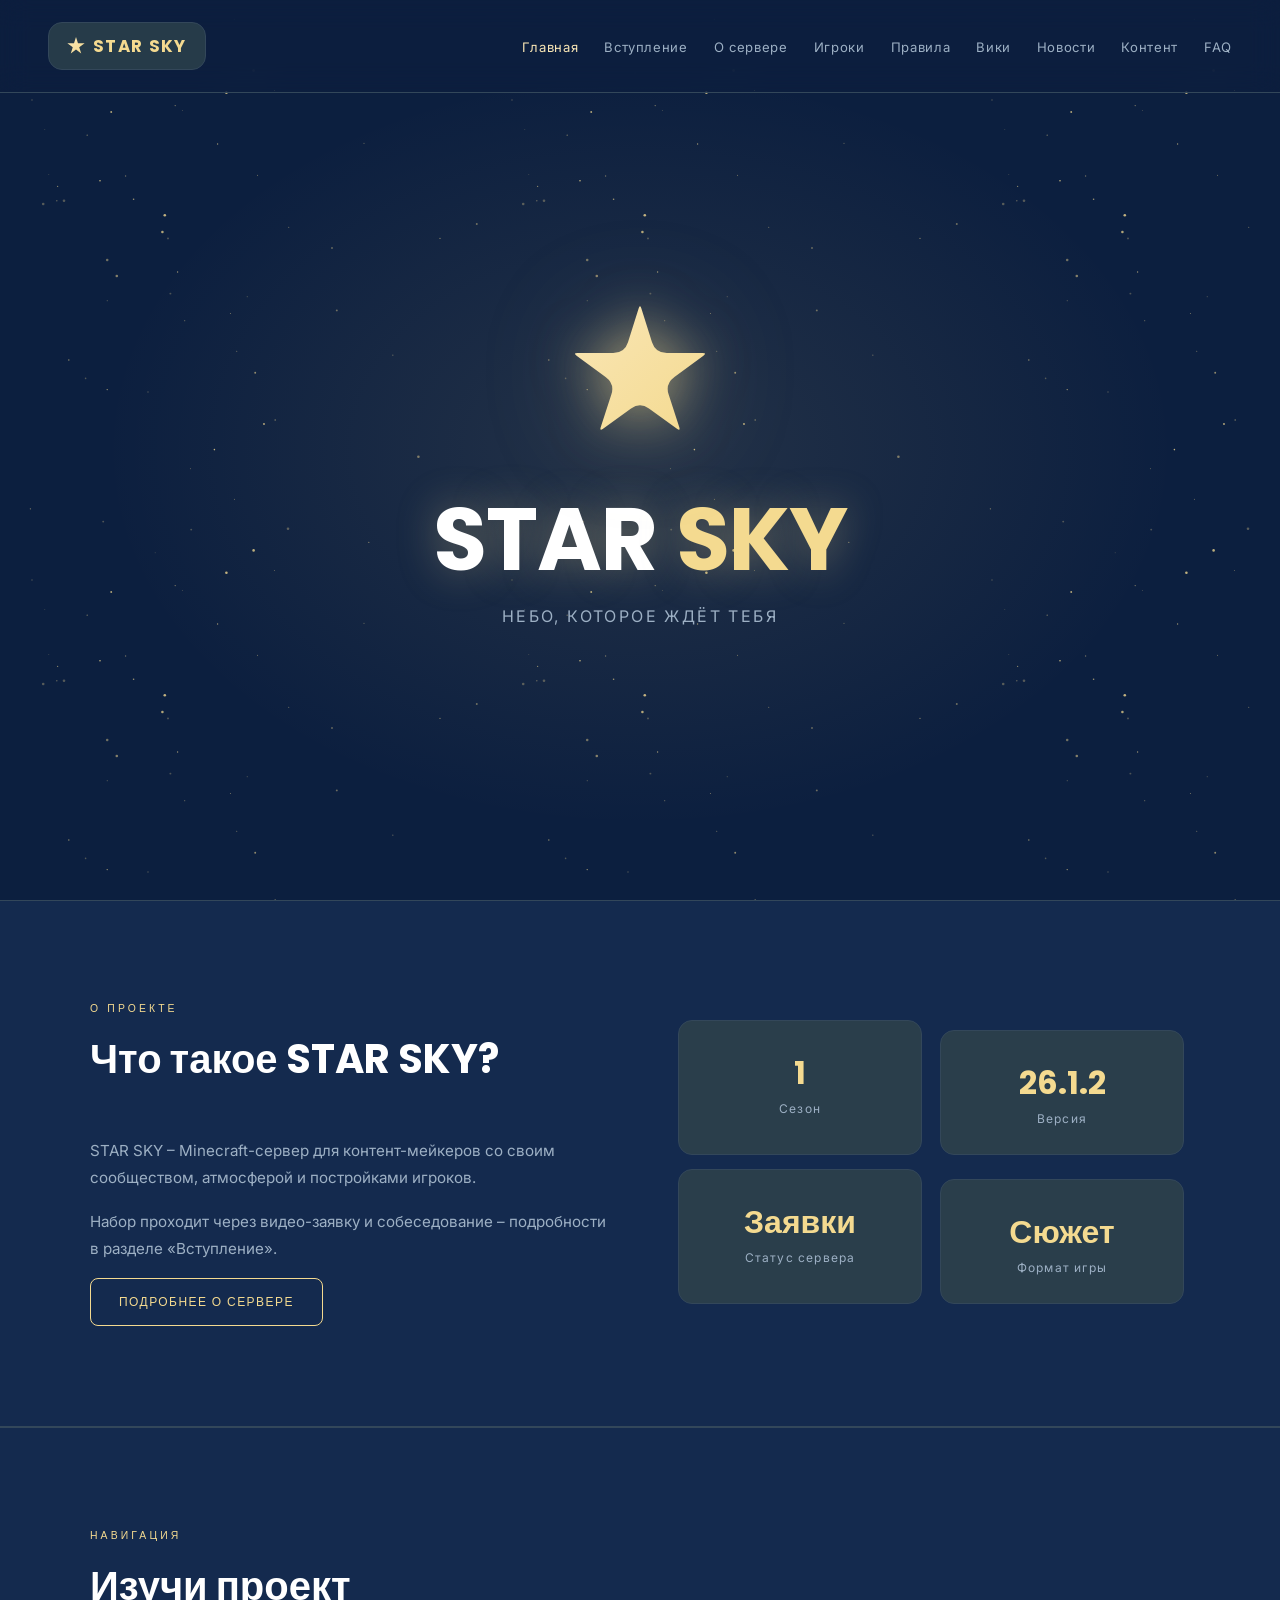
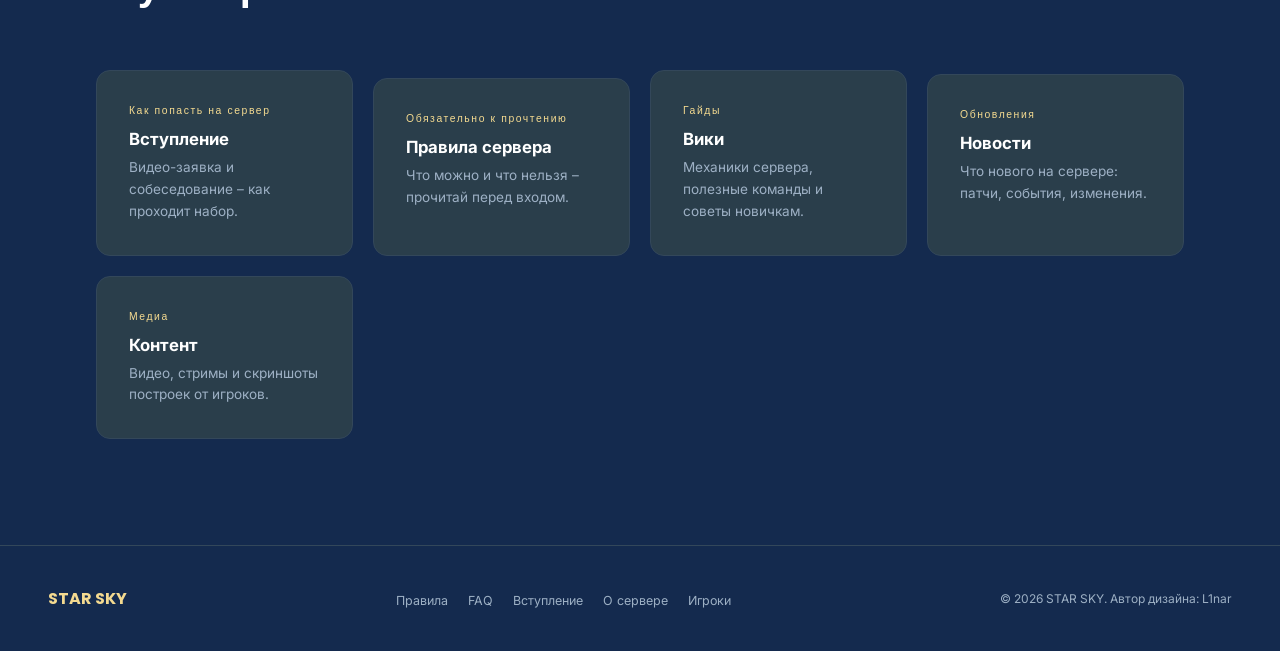
==== commit 790ef17e: "Update site" ====
--- a/index.html
+++ b/index.html
@@ -177,6 +177,7 @@
       <li><a href="index.html" class="active">Главная</a></li>
       <li><a href="join/">Вступление</a></li>
       <li><a href="about/">О сервере</a></li>
+      <li><a href="players/">Игроки</a></li>
       <li><a href="rules/">Правила</a></li>
       <li><a href="wiki/">Вики</a></li>
       <li><a href="news/">Новости</a></li>
@@ -192,6 +193,7 @@
     <a href="index.html" class="active">Главная</a>
     <a href="join/">Вступление</a>
     <a href="about/">О сервере</a>
+    <a href="players/">Игроки</a>
     <a href="rules/">Правила</a>
     <a href="wiki/">Вики</a>
     <a href="news/">Новости</a>
@@ -294,6 +296,7 @@
       <li><a href="faq/">FAQ</a></li>
       <li><a href="join/">Вступление</a></li>
       <li><a href="about/">О сервере</a></li>
+      <li><a href="players/">Игроки</a></li>
     </ul>
     <div class="footer-copy">© 2026 STAR SKY. Автор дизайна: L1nar</div>
   </footer>
--- a/shared.css
+++ b/shared.css
@@ -555,6 +555,69 @@
   opacity: 0.5;
 }
 
+/* ===== PLAYERS ===== */
+.players-grid {
+  display: grid;
+  grid-template-columns: repeat(auto-fill, minmax(180px, 1fr));
+  gap: 18px;
+  padding: 6px;
+}
+.player-card {
+  background: var(--card);
+  border: 1px solid var(--border);
+  border-radius: var(--radius);
+  padding: 26px 18px;
+  text-align: center;
+  transition: transform 0.25s ease, box-shadow 0.25s ease, border-color 0.25s ease;
+  opacity: 0;
+  transform: translateY(16px);
+}
+.player-card.visible { opacity: 1; transform: translateY(0); }
+.player-card:hover {
+  transform: translateY(-4px) rotate(var(--tilt, 0deg));
+  box-shadow: 0 14px 32px rgba(0,0,0,0.28);
+  border-color: var(--accent2);
+}
+.players-grid .player-card:nth-child(4n+1) { --tilt: -0.5deg; }
+.players-grid .player-card:nth-child(4n+2) { --tilt: 0.5deg; margin-top: 8px; }
+.players-grid .player-card:nth-child(4n+3) { --tilt: 0.4deg; }
+.players-grid .player-card:nth-child(4n+4) { --tilt: -0.4deg; margin-top: 4px; }
+.player-avatar {
+  width: 64px;
+  height: 64px;
+  image-rendering: pixelated;
+  margin: 0 auto 14px;
+  display: block;
+  border-radius: var(--radius-sm);
+  border: 2px solid var(--border);
+}
+.player-name {
+  font-family: 'Poppins', sans-serif;
+  font-size: 0.85rem;
+  font-weight: 600;
+  color: #fff;
+  margin-bottom: 4px;
+  word-break: break-word;
+}
+.player-role {
+  font-size: 0.75rem;
+  color: var(--muted);
+  margin-bottom: 12px;
+  min-height: 1.2em;
+  line-height: 1.5;
+}
+.player-socials { display: flex; justify-content: center; gap: 8px; flex-wrap: wrap; }
+.player-socials a {
+  font-size: 0.68rem;
+  color: var(--accent2);
+  text-decoration: none;
+  border: 1px solid var(--border);
+  border-radius: 6px;
+  padding: 3px 9px;
+  transition: border-color 0.2s, color 0.2s;
+}
+.player-socials a:hover { border-color: var(--accent2); color: #fff; }
+
 /* ===== FOOTER ===== */
 footer.site-footer {
   background: var(--surface);
